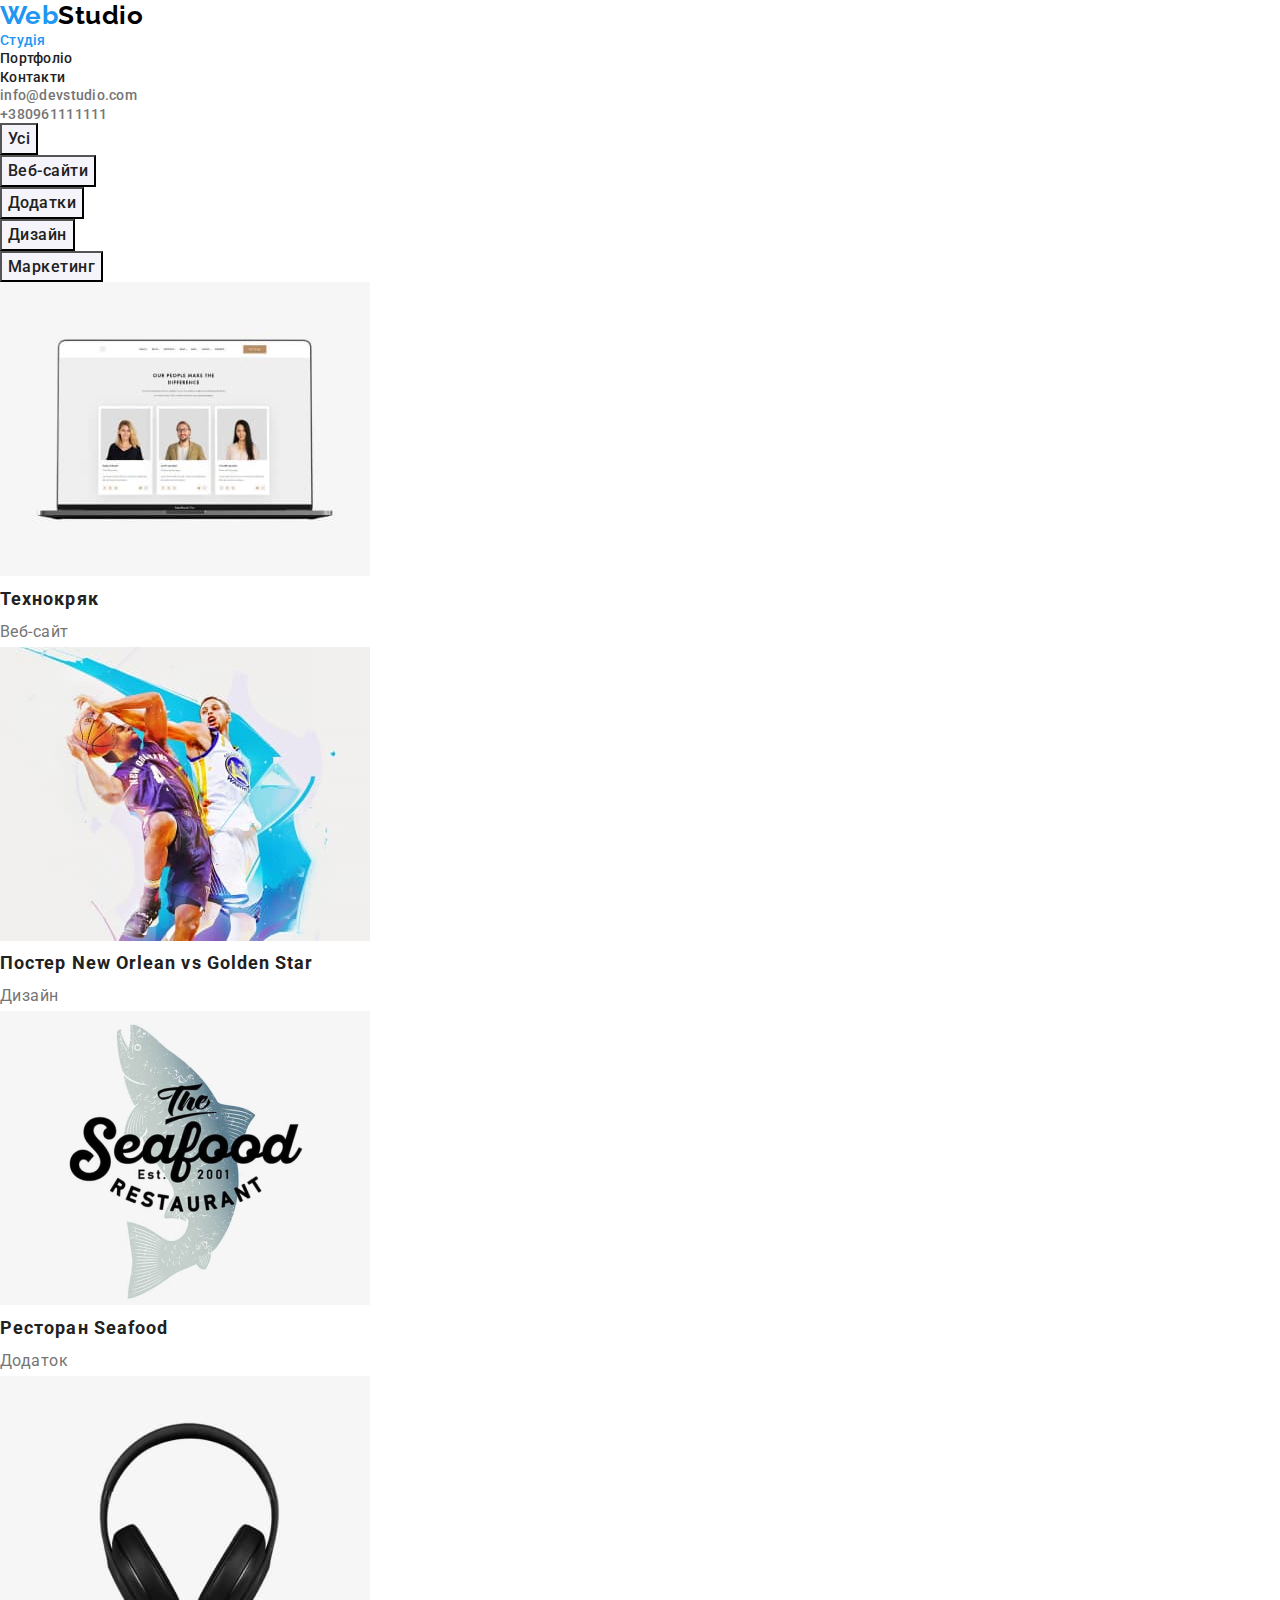
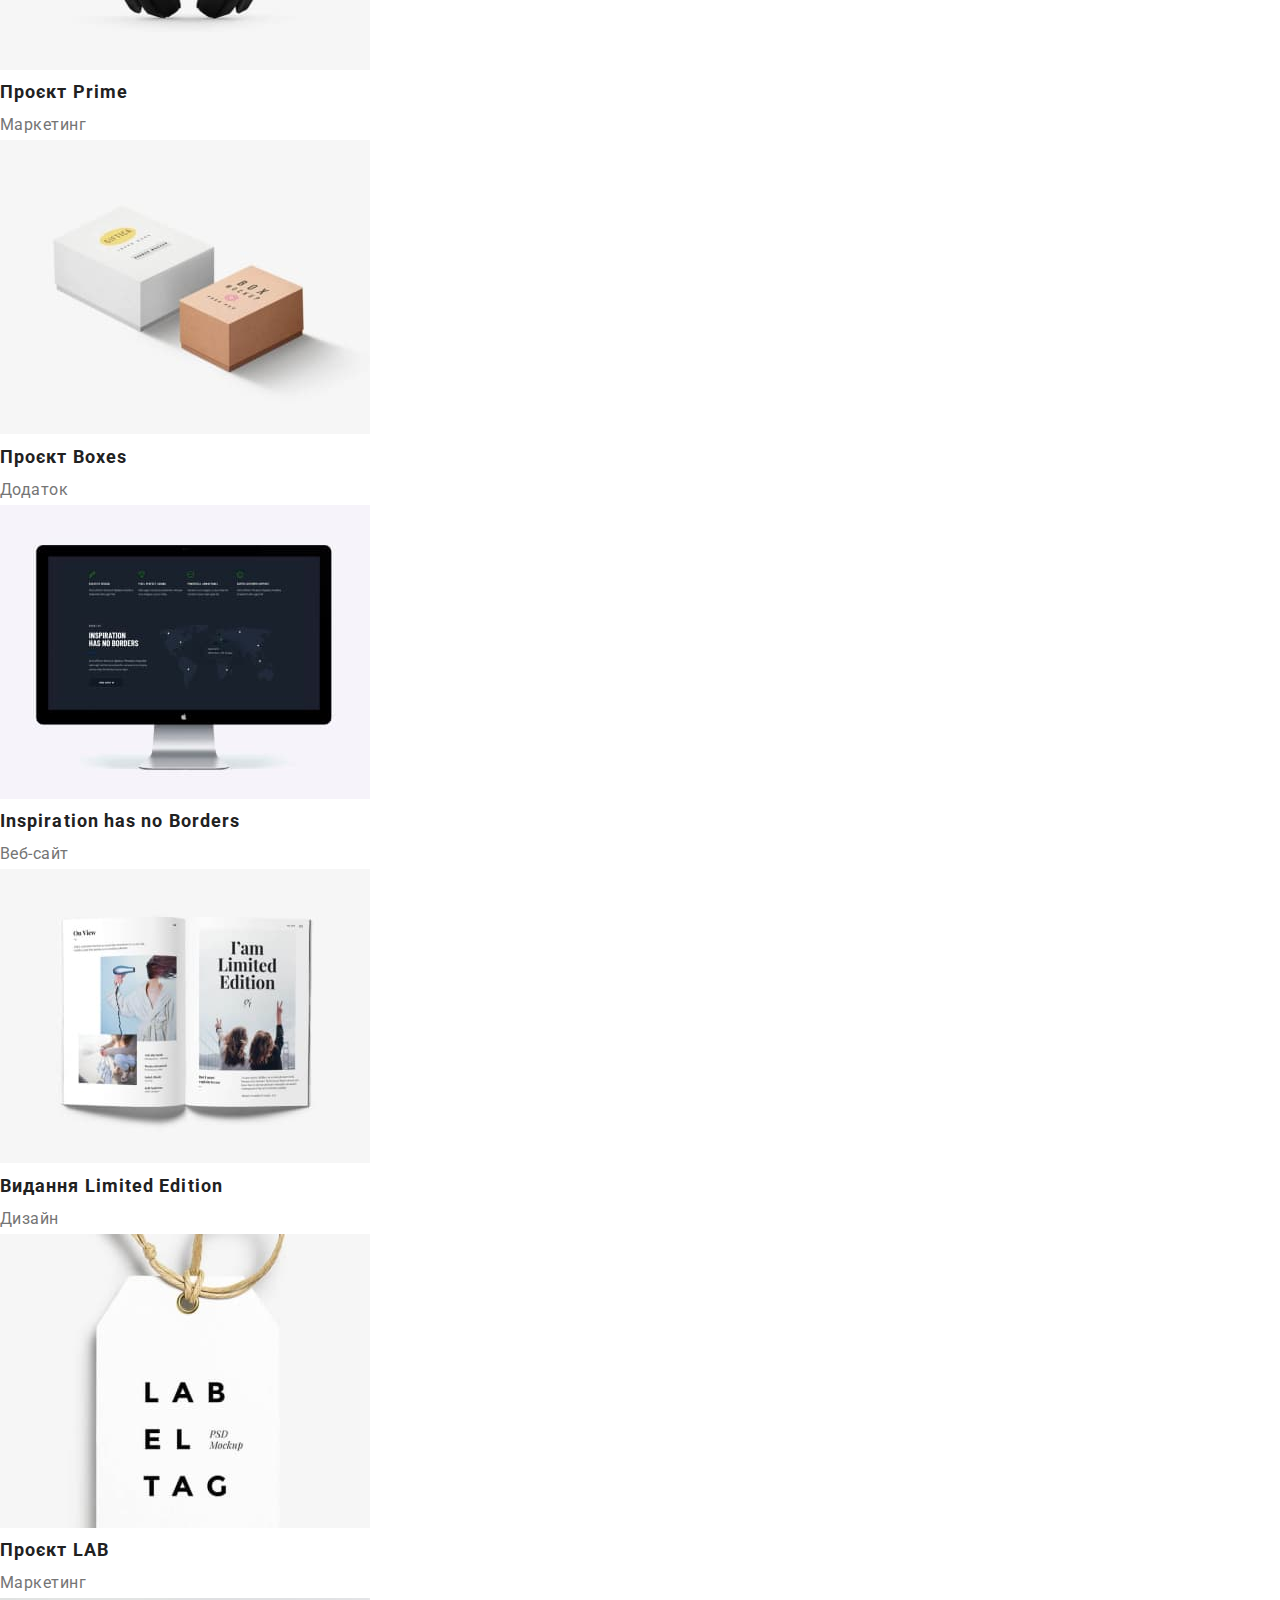
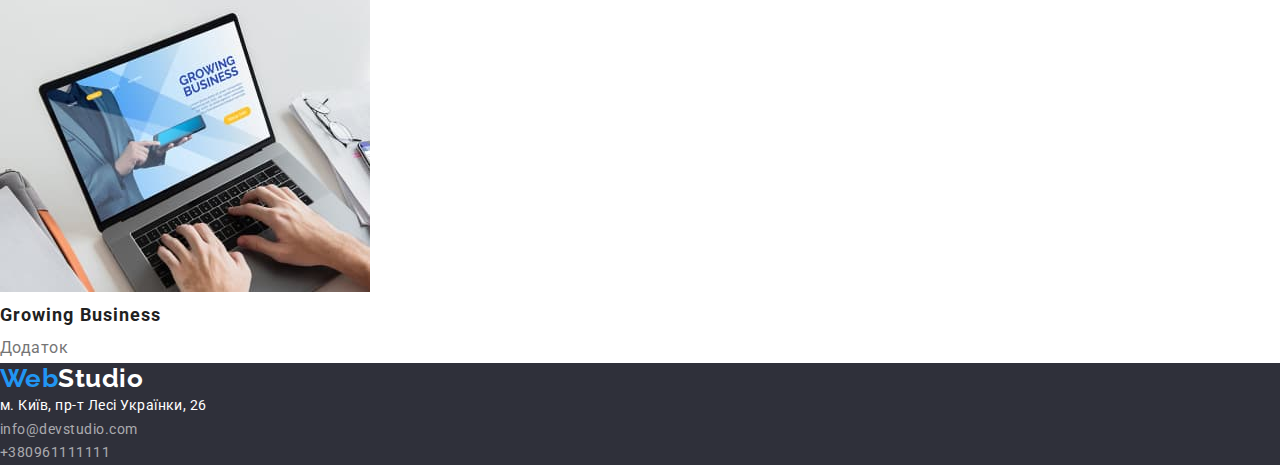
==== portfolio.html @ 8986db64 "внесено зміни" ====
<!DOCTYPE html>
<html lang="uk">
  <head>
    <meta charset="UTF-8" />
    <meta http-equiv="X-UA-Compatible" content="IE=edge" />
    <meta name="viewport" content="width=device-width, initial-scale=1.0" />
    <title>portfolio</title>
    <link
      rel="stylesheet"
      href="https://cdnjs.cloudflare.com/ajax/libs/modern-normalize/1.1.0/modern-normalize.min.css"
    />
    <link rel="preconnect" href="https://fonts.googleapis.com" />
    <link rel="preconnect" href="https://fonts.gstatic.com" crossorigin />
    <link
      href="https://fonts.googleapis.com/css2?family=Raleway:wght@700&family=Roboto:wght@400;500;700;900&display=swap"
      rel="stylesheet"
    />
    <link rel="stylesheet" href="./css/styles.css" />
  </head>
  <body>
    <header>
      <nav>
        <a href="./index.html" class="logo link"><span class="logo-web">Web</span>Studio</a>
        <ul class="list">
          <li><a href="./index.html" class="nav-link link link-current">Студія</a></li>
          <li><a href="./portfolio.html" class="nav-link link">Портфоліо</a></li>
          <li><a href="#" class="nav-link link">Контакти</a></li>
        </ul>
      </nav>
      <ul class="list">
        <li>
          <a href="mailto:info@devstudio.com" class="auth-link link">info@devstudio.com</a>
        </li>
        <li>
          <a href="tel:+380961111111" class="auth-link link">+380961111111</a>
        </li>
      </ul>
    </header>
    <main>
      <section class="portfolio">
        <h1 class="visually-hidden">Портфоліо</h1>
        <ul class="list">
          <li><button type="button" class="button-portfolio">Усі</button></li>
          <li><button type="button" class="button-portfolio">Веб-сайти</button></li>
          <li><button type="button" class="button-portfolio">Додатки</button></li>
          <li><button type="button" class="button-portfolio">Дизайн</button></li>
          <li><button type="button" class="button-portfolio">Маркетинг</button></li>
        </ul>
        <ul class="list">
          <li>
            <a href="#" class="link"
              ><img src="./image/image-portfolio/img1.jpg" alt="ноутбук" width="370" height="294" />
              <h2 class="portfolio-subtitle">Технокряк</h2>
              <p class="portfolio-text">Веб-сайт</p></a
            >
          </li>
          <li>
            <a href="#" class="link"
              ><img
                src="./image/image-portfolio/img2.jpg"
                alt="гра у баскетбол"
                width="370"
                height="294"
              />
              <h2 class="portfolio-subtitle">Постер New Orlean vs Golden Star</h2>
              <p class="portfolio-text">Дизайн</p></a
            >
          </li>
          <li>
            <a href="#" class="link"
              ><img
                src="./image/image-portfolio/img3.jpg"
                alt="логотип ресторану"
                width="370"
                height="294"
              />
              <h2 class="portfolio-subtitle">Ресторан Seafood</h2>
              <p class="portfolio-text">Додаток</p></a
            >
          </li>
          <li>
            <a href="#" class="link"
              ><img
                src="./image/image-portfolio/img4.jpg"
                alt="навушники"
                width="370"
                height="294"
              />
              <h2 class="portfolio-subtitle">Проєкт Prime</h2>
              <p class="portfolio-text">Маркетинг</p></a
            >
          </li>
          <li>
            <a href="#" class="link"
              ><img
                src="./image/image-portfolio/img5.jpg"
                alt="дві коробочки"
                width="370"
                height="294"
              />
              <h2 class="portfolio-subtitle">Проєкт Boxes</h2>
              <p class="portfolio-text">Додаток</p></a
            >
          </li>
          <li>
            <a href="#" class="link"
              ><img src="./image/image-portfolio/img6.jpg" alt="монітор" width="370" height="294" />
              <h2 class="portfolio-subtitle">Inspiration has no Borders</h2>
              <p class="portfolio-text">Веб-сайт</p></a
            >
          </li>
          <li>
            <a href="#" class="link"
              ><img
                src="./image/image-portfolio/img7.jpg"
                alt="розгорнута книга"
                width="370"
                height="294"
              />
              <h2 class="portfolio-subtitle">Видання Limited Edition</h2>
              <p class="portfolio-text">Дизайн</p></a
            >
          </li>
          <li>
            <a href="#" class="link"
              ><img
                src="./image/image-portfolio/img8.jpg"
                alt="етикетка"
                width="370"
                height="294"
              />
              <h2 class="portfolio-subtitle">Проєкт LAB</h2>
              <p class="portfolio-text">Маркетинг</p></a
            >
          </li>
          <li>
            <a href="#" class="link"
              ><img
                src="./image/image-portfolio/img9.jpg"
                alt="відкритий ноутбук"
                width="370"
                height="294"
              />
              <h2 class="portfolio-subtitle">Growing Business</h2>
              <p class="portfolio-text">Додаток</p></a
            >
          </li>
        </ul>
      </section>
    </main>

    <footer class="cellar">
      <a href="./index.html" class="logo logo-cellar link"
        ><span class="logo-web">Web</span>Studio</a
      >
      <address>
        <ul class="list">
          <li>
            <a
              href="https://goo.gl/maps/hQi2LecKAwHkqkRQ6"
              target="_blank"
              rel="noopener noreferrer nofollow"
              class="adress link"
              >м. Київ, пр-т Лесі Українки, 26</a
            >
          </li>

          <li>
            <a href="mailto:info@devstudio.com" class="adress-link link">info@devstudio.com</a>
          </li>
          <li>
            <a href="tel:+380961111111" class="adress-link link">+380961111111</a>
          </li>
        </ul>
      </address>
    </footer>
  </body>
</html>
---- css/styles.css ----
:root {
    --primary-text-color: #212121;
    --secondary-text-color: #757575;
    --accent-text-color: #2196f3;
    --nav-logo-color: #000000;
    --white-text-color: #ffffff;
    --footer-link-color: rgba(255, 255, 255, 0.6);
    --primary-background-color: #ffffff;
    --secondary-background-color: #f5f4fa;
    --footer-background-color: #2f303a;
    --button-primary-background-color: #2196f3;
    --button-secondary-background-color: #f5f4fa;
    --secondary-background-color-hero-button: #188ce8;
  }
  
  body {
    font-family: 'Roboto', sans-serif;
    letter-spacing: 0.03em;
    color: var(--primary-text-color);
    background-color: var(--primary-background-color);
  }
  
  h1,
h2,
h3,
h4,
h5,
h6,
p,
ul {
  padding: 0;
  margin: 0;
}
  .container {
    width: 100%;
    max-width: 1200px;
    margin: 0 auto;
    padding-left: 15px;
    padding-right: 15px;
    outline: 2px solid tomato;
  }

  .link {
    text-decoration: none;
  }
  
  .list {
    list-style: none;
  }
  
  /* button */
  
  .button-hero {
    display: inline-block;
    font-weight: 700;
    font-size: 16px;
    line-height: 1.88;
    letter-spacing: 0.06em;
    font-family: inherit;
    cursor: pointer;
    color: var(--white-text-color);
    background-color: var(--button-primary-background-color);
    padding: 10px 32px;
    border-radius: 4px;
  }
  
  .button-hero:hover,
  .button-hero:focus {
    background-color: var(--secondary-background-color-hero-button);
  }
  
  .button-portfolio {
    font-weight: 500;
    font-size: 16px;
    line-height: 1.62;
    letter-spacing: 0.03em;
    font-family: inherit;
    cursor: pointer;
    color: var(--primary-text-color);
    background-color: var(--button-secondary-background-color);
  }
  
  .button-portfolio:hover,
  .button-portfolio:focus {
    color: var(--white-text-color);
    background-color: var(--button-primary-background-color);
  }
  
  /* Logo */
  
  .logo {
    font-family: 'Raleway', sans-serif;
    font-weight: 700;
    font-size: 26px;
    line-height: 1.19;
    color: var(--nav-logo-color);
  }
  
  .logo-web {
    color: var(--accent-text-color);
  }
  
  .logo-cellar {
    color: var(--white-text-color);
  }
  
  /* Navigation panel */
  
  .nav-link {
    font-weight: 500;
    font-size: 14px;
    line-height: 1.14;
    letter-spacing: 0.02em;
    color: var(--primary-text-color);
  }
  
  .nav-link:hover,
  .nav-link:focus {
    color: var(--accent-text-color);
  }
  
  .link-current {
    color: var(--accent-text-color);
  }
  
  .auth-link {
    font-weight: 500;
    font-size: 14px;
    line-height: 1.14;
    letter-spacing: 0.02em;
    color: var(--secondary-text-color);
  }
  
  .auth-link:hover,
  .auth-link:focus {
    color: var(--accent-text-color);
  }
  
  .hero {
    text-align: center;
    background-color: var(--footer-background-color);
  }
  
  .hero-title {
    font-weight: 900;
    font-size: 44px;
    line-height: 1.36;
    letter-spacing: 0.06em;
    text-transform: uppercase;
    
    color: var(--white-text-color);
    margin-bottom: 30px ;
    margin-top: 0px;
  }
  
  /* Hidden headers */
  
  .visually-hidden {
    position: absolute;
    white-space: nowrap;
    width: 1px;
    height: 1px;
    overflow: hidden;
    border: 0;
    padding: 0;
    clip: rect(0 0 0 0);
    clip-path: inset(50%);
    margin: -1px;
  }
  
  /* Section "Preference" */
  .preference {
    margin-top: 98px;
  }
  
  .preference-subtitle {
    font-weight: 700;
    font-size: 14px;
    line-height: 1.14;
    text-transform: uppercase;
    margin-bottom: 10px;
  }
  
  .preference-text {
    font-size: 14px;
    line-height: 1.71;
    color: var(--secondary-text-color);
  }
  
  /* Section Activity */
  
  .section-title {
    font-weight: 700;
    font-size: 36px;
    line-height: 1.17;
    margin-bottom: 50px;
  }
  
  /* Section Team */
  
  .team {
    background-color: var(--secondary-background-color);
  }
  
  .team-card {
    background-color: var(--primary-background-color);
  }
  
  .team-subtitle {
    font-weight: 500;
    font-size: 16px;
    line-height: 1.19;
  }
  
  .team-text {
    font-size: 16px;
    line-height: 1.19;
    color: var(--secondary-text-color);
  }
  
  /* Portfolio */
  
  .portfolio-subtitle {
    font-weight: 700;
    font-size: 18px;
    line-height: 2;
    letter-spacing: 0.06em;
    color: var(--primary-text-color);
  }
  
  .portfolio-text {
    font-size: 16px;
    line-height: 1.88;
    color: var(--secondary-text-color);
  }
  
  /* Footer */
  
  .cellar {
    background-color: var(--footer-background-color);
  }
  
  .adress {
    font-style: normal;
    font-size: 14px;
    line-height: 1.71;
    color: var(--white-text-color);
  }
  
  .adress-link {
    font-style: normal;
    font-weight: 400;
    font-size: 14px;
    line-height: 1.71;
    color: var(--footer-link-color);
  }
  
  .adress-link:hover,
  .adress-link:focus {
    color: var(--accent-text-color);
  }
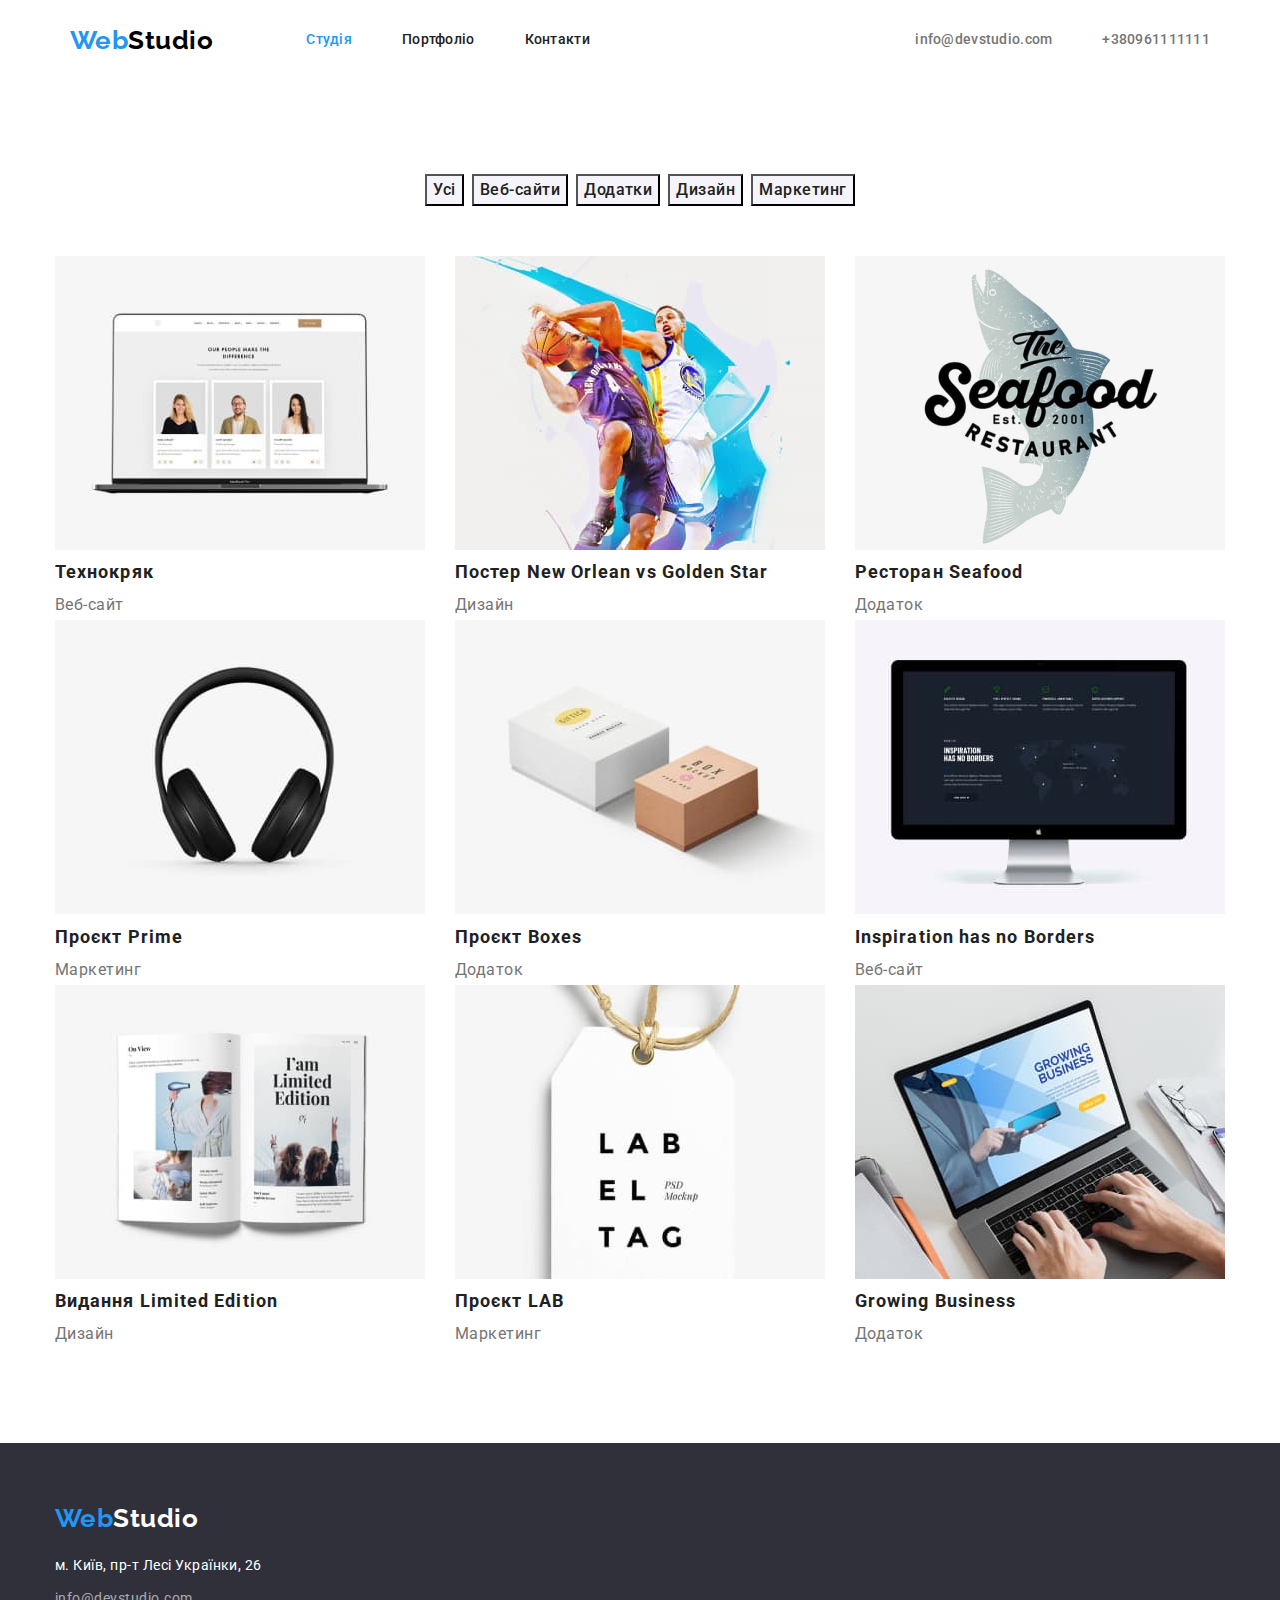
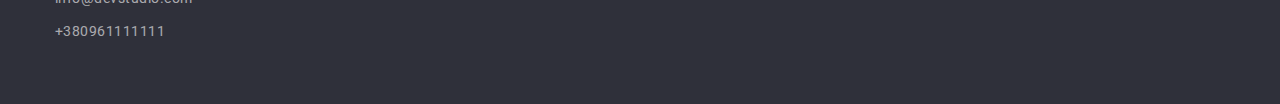
==== commit 0c31ecd7: "внесено зміни" ====
--- a/portfolio.html
+++ b/portfolio.html
@@ -19,42 +19,46 @@
   </head>
   <body>
     <header>
-      <nav>
-        <a href="./index.html" class="logo link"><span class="logo-web">Web</span>Studio</a>
-        <ul class="list">
-          <li><a href="./index.html" class="nav-link link link-current">Студія</a></li>
-          <li><a href="./portfolio.html" class="nav-link link">Портфоліо</a></li>
-          <li><a href="#" class="nav-link link">Контакти</a></li>
+      <div class="container">
+        <nav class="container mail-nav">
+          <a href="./index.html" class="logo link"><span class="logo-web">Web</span>Studio</a>
+          <ul class="site-nav list">
+            <li class="item"><a href="./index.html" class="nav-link link link-current">Студія</a></li>
+            <li class="item"><a href="./portfolio.html" class="nav-link link">Портфоліо</a></li>
+            <li class="item"><a href="#" class="nav-link link">Контакти</a></li>
+          </ul>
+        <ul class="auth-link list">
+          <li class="item">
+            <a href="mailto:info@devstudio.com" class="auth-link link">info@devstudio.com</a>
+          </li>
+          <li class="item">
+            <a href="tel:+380961111111" class="auth-link link">+380961111111</a>
+          </li>
         </ul>
       </nav>
-      <ul class="list">
-        <li>
-          <a href="mailto:info@devstudio.com" class="auth-link link">info@devstudio.com</a>
-        </li>
-        <li>
-          <a href="tel:+380961111111" class="auth-link link">+380961111111</a>
-        </li>
-      </ul>
+    </div>
     </header>
     <main>
+      <div class="container"></div>
       <section class="portfolio">
         <h1 class="visually-hidden">Портфоліо</h1>
-        <ul class="list">
-          <li><button type="button" class="button-portfolio">Усі</button></li>
-          <li><button type="button" class="button-portfolio">Веб-сайти</button></li>
-          <li><button type="button" class="button-portfolio">Додатки</button></li>
-          <li><button type="button" class="button-portfolio">Дизайн</button></li>
-          <li><button type="button" class="button-portfolio">Маркетинг</button></li>
-        </ul>
-        <ul class="list">
-          <li>
+        <ul class="list filtr-list">
+          <li class="item"><button type="button" class="button-portfolio">Усі</button></li>
+          <li class="item"><button type="button" class="button-portfolio">Веб-сайти</button></li>
+          <li class="item"><button type="button" class="button-portfolio">Додатки</button></li>
+          <li class="item"><button type="button" class="button-portfolio">Дизайн</button></li>
+          <li class="item"><button type="button" class="button-portfolio">Маркетинг</button></li>
+        </ul></div>
+        <div class="container">
+        <ul class="list-portfolio">
+          <li class="container-element">
             <a href="#" class="link"
               ><img src="./image/image-portfolio/img1.jpg" alt="ноутбук" width="370" height="294" />
               <h2 class="portfolio-subtitle">Технокряк</h2>
               <p class="portfolio-text">Веб-сайт</p></a
             >
           </li>
-          <li>
+          <li class="container-element">
             <a href="#" class="link"
               ><img
                 src="./image/image-portfolio/img2.jpg"
@@ -66,7 +70,7 @@
               <p class="portfolio-text">Дизайн</p></a
             >
           </li>
-          <li>
+          <li class="container-element">
             <a href="#" class="link"
               ><img
                 src="./image/image-portfolio/img3.jpg"
@@ -78,7 +82,7 @@
               <p class="portfolio-text">Додаток</p></a
             >
           </li>
-          <li>
+          <li class="container-element">
             <a href="#" class="link"
               ><img
                 src="./image/image-portfolio/img4.jpg"
@@ -90,7 +94,7 @@
               <p class="portfolio-text">Маркетинг</p></a
             >
           </li>
-          <li>
+          <li class="container-element">
             <a href="#" class="link"
               ><img
                 src="./image/image-portfolio/img5.jpg"
@@ -102,14 +106,14 @@
               <p class="portfolio-text">Додаток</p></a
             >
           </li>
-          <li>
+          <li class="container-element">
             <a href="#" class="link"
               ><img src="./image/image-portfolio/img6.jpg" alt="монітор" width="370" height="294" />
               <h2 class="portfolio-subtitle">Inspiration has no Borders</h2>
               <p class="portfolio-text">Веб-сайт</p></a
             >
           </li>
-          <li>
+          <li class="container-element">
             <a href="#" class="link"
               ><img
                 src="./image/image-portfolio/img7.jpg"
@@ -121,7 +125,7 @@
               <p class="portfolio-text">Дизайн</p></a
             >
           </li>
-          <li>
+          <li class="container-element">
             <a href="#" class="link"
               ><img
                 src="./image/image-portfolio/img8.jpg"
@@ -133,7 +137,7 @@
               <p class="portfolio-text">Маркетинг</p></a
             >
           </li>
-          <li>
+          <li class="container-element">
             <a href="#" class="link"
               ><img
                 src="./image/image-portfolio/img9.jpg"
@@ -145,34 +149,36 @@
               <p class="portfolio-text">Додаток</p></a
             >
           </li>
-        </ul>
+        </ul></div>
       </section>
     </main>
 
     <footer class="cellar">
-      <a href="./index.html" class="logo logo-cellar link"
-        ><span class="logo-web">Web</span>Studio</a
-      >
-      <address>
-        <ul class="list">
-          <li>
-            <a
-              href="https://goo.gl/maps/hQi2LecKAwHkqkRQ6"
-              target="_blank"
-              rel="noopener noreferrer nofollow"
-              class="adress link"
-              >м. Київ, пр-т Лесі Українки, 26</a
-            >
-          </li>
+      <div class="container cellar-container">
+        <a href="./index.html" class="logo logo-cellar link"
+          ><span class="logo-web">Web</span>Studio</a
+        >
+        <address>
+          <ul class="list-cellar">
+            <li>
+              <a
+                href="https://goo.gl/maps/hQi2LecKAwHkqkRQ6"
+                target="_blank"
+                rel="noopener noreferrer nofollow"
+                class="adress link"
+                >м. Київ, пр-т Лесі Українки, 26</a
+              >
+            </li>
 
-          <li>
-            <a href="mailto:info@devstudio.com" class="adress-link link">info@devstudio.com</a>
-          </li>
-          <li>
-            <a href="tel:+380961111111" class="adress-link link">+380961111111</a>
-          </li>
-        </ul>
-      </address>
+            <li>
+              <a href="mailto:info@devstudio.com" class="adress-link link">info@devstudio.com</a>
+            </li>
+            <li>
+              <a href="tel:+380961111111" class="adress-link link">+380961111111</a>
+            </li>
+          </ul>
+        </address>
+      </div>
     </footer>
   </body>
 </html>
--- a/css/styles.css
+++ b/css/styles.css
@@ -37,17 +37,51 @@
     margin: 0 auto;
     padding-left: 15px;
     padding-right: 15px;
-    outline: 2px solid tomato;
+    
   }
 
   .link {
     text-decoration: none;
   }
-  
+
+  .mail-nav {
+    display: flex;
+    align-items: center;
+  }
+
+
+  .site-nav .list {
+  }
+
+  /* Наші переваги */
   .list {
     list-style: none;
-  }
-  
+    display: flex;
+  }
+
+
+  .site-nav {display: flex;
+    list-style: none;
+    margin-left: 93px;
+  }
+
+
+.site-nav .link {
+display: block;
+padding-top: 32px;
+padding-bottom: 32px;
+}
+
+  
+  .site-nav .item + .item{
+    margin-left: 50px;
+  }
+
+  .auth-link {display: flex;
+  margin-left: auto;}
+
+  .auth-link .item + .item { margin-left: 50px;}
+
   /* button */
   
   .button-hero {
@@ -105,8 +139,10 @@
   }
   
   /* Navigation panel */
+
   
   .nav-link {
+    
     font-weight: 500;
     font-size: 14px;
     line-height: 1.14;
@@ -137,20 +173,28 @@
   }
   
   .hero {
+   
+    height: 600px; 
     text-align: center;
     background-color: var(--footer-background-color);
   }
   
+  .hero-container { padding-top: 200px;
+  padding-bottom: 200px;}
   .hero-title {
+    
+    width: 696px;
     font-weight: 900;
     font-size: 44px;
     line-height: 1.36;
     letter-spacing: 0.06em;
     text-transform: uppercase;
+    text-align: center;
     
     color: var(--white-text-color);
     margin-bottom: 30px ;
     margin-top: 0px;
+    
   }
   
   /* Hidden headers */
@@ -170,9 +214,17 @@
   
   /* Section "Preference" */
   .preference {
-    margin-top: 98px;
-  }
-  
+    margin-top: 94px;
+  }
+  /* чим ми займаємося */
+
+  .section-imeg {
+    margin-right: 30px;
+  }
+
+  .section-imeg:nth-child(3) {margin-right: 0;}
+
+
   .preference-subtitle {
     font-weight: 700;
     font-size: 14px;
@@ -194,6 +246,8 @@
     font-size: 36px;
     line-height: 1.17;
     margin-bottom: 50px;
+    padding-top: 108px;
+    text-align: center;
   }
   
   /* Section Team */
@@ -202,24 +256,71 @@
     background-color: var(--secondary-background-color);
   }
   
+  .team-container {
+    /* padding-top: 94px; */
+    padding-bottom: 94px;
+    margin-top: 80px;
+  }
   .team-card {
     background-color: var(--primary-background-color);
-  }
-  
+      margin-right: 30px;}
+  
+  .team-card:nth-child(4) {margin-right: 0;}
+  
+  
+  .list-team {
+    padding-bottom: 94px;
+    list-style: none;
+  }
   .team-subtitle {
     font-weight: 500;
     font-size: 16px;
     line-height: 1.19;
+    margin-top: 30px;
+    margin-bottom: 10px;
+    text-align: center;
   }
   
   .team-text {
     font-size: 16px;
     line-height: 1.19;
     color: var(--secondary-text-color);
+    margin-bottom: 30px;
+    text-align: center;
   }
   
   /* Portfolio */
-  
+.filtr-list {
+  display: flex;
+    justify-content: center;
+    margin-top: 94px;
+    margin-bottom: 50px;
+}
+
+  .filtr-list .item:not(:last-child) {
+    margin-right: 8px;
+  }
+ 
+
+  .portfolio {
+    margin-bottom: 94px;
+  }
+
+  .list-portfolio {
+    display: flex;
+    flex-wrap: wrap;
+    list-style: none;
+    margin-bottom: 94px;
+  }
+
+  .container-element {
+    margin-right: 30px;
+    
+  }
+  .container-element:nth-child(3n) { margin-right: 0;} 
+
+   .container-element:nth-last-child(-n+3) {margin-bottom: 0;}
+
   .portfolio-subtitle {
     font-weight: 700;
     font-size: 18px;
@@ -240,19 +341,32 @@
     background-color: var(--footer-background-color);
   }
   
+  
+  /* .cellar {padding-top: 60px;
+  } */
+
+  .cellar-container {
+    padding-top: 60px;
+    padding-bottom: 60px;
+  }
   .adress {
     font-style: normal;
     font-size: 14px;
     line-height: 1.71;
     color: var(--white-text-color);
   }
-  
+  .list-cellar {
+    list-style: none; 
+    margin-top: 20px;
+  }
   .adress-link {
+    display: block;
     font-style: normal;
     font-weight: 400;
     font-size: 14px;
     line-height: 1.71;
     color: var(--footer-link-color);
+    margin-top: 9px;
   }
   
   .adress-link:hover,
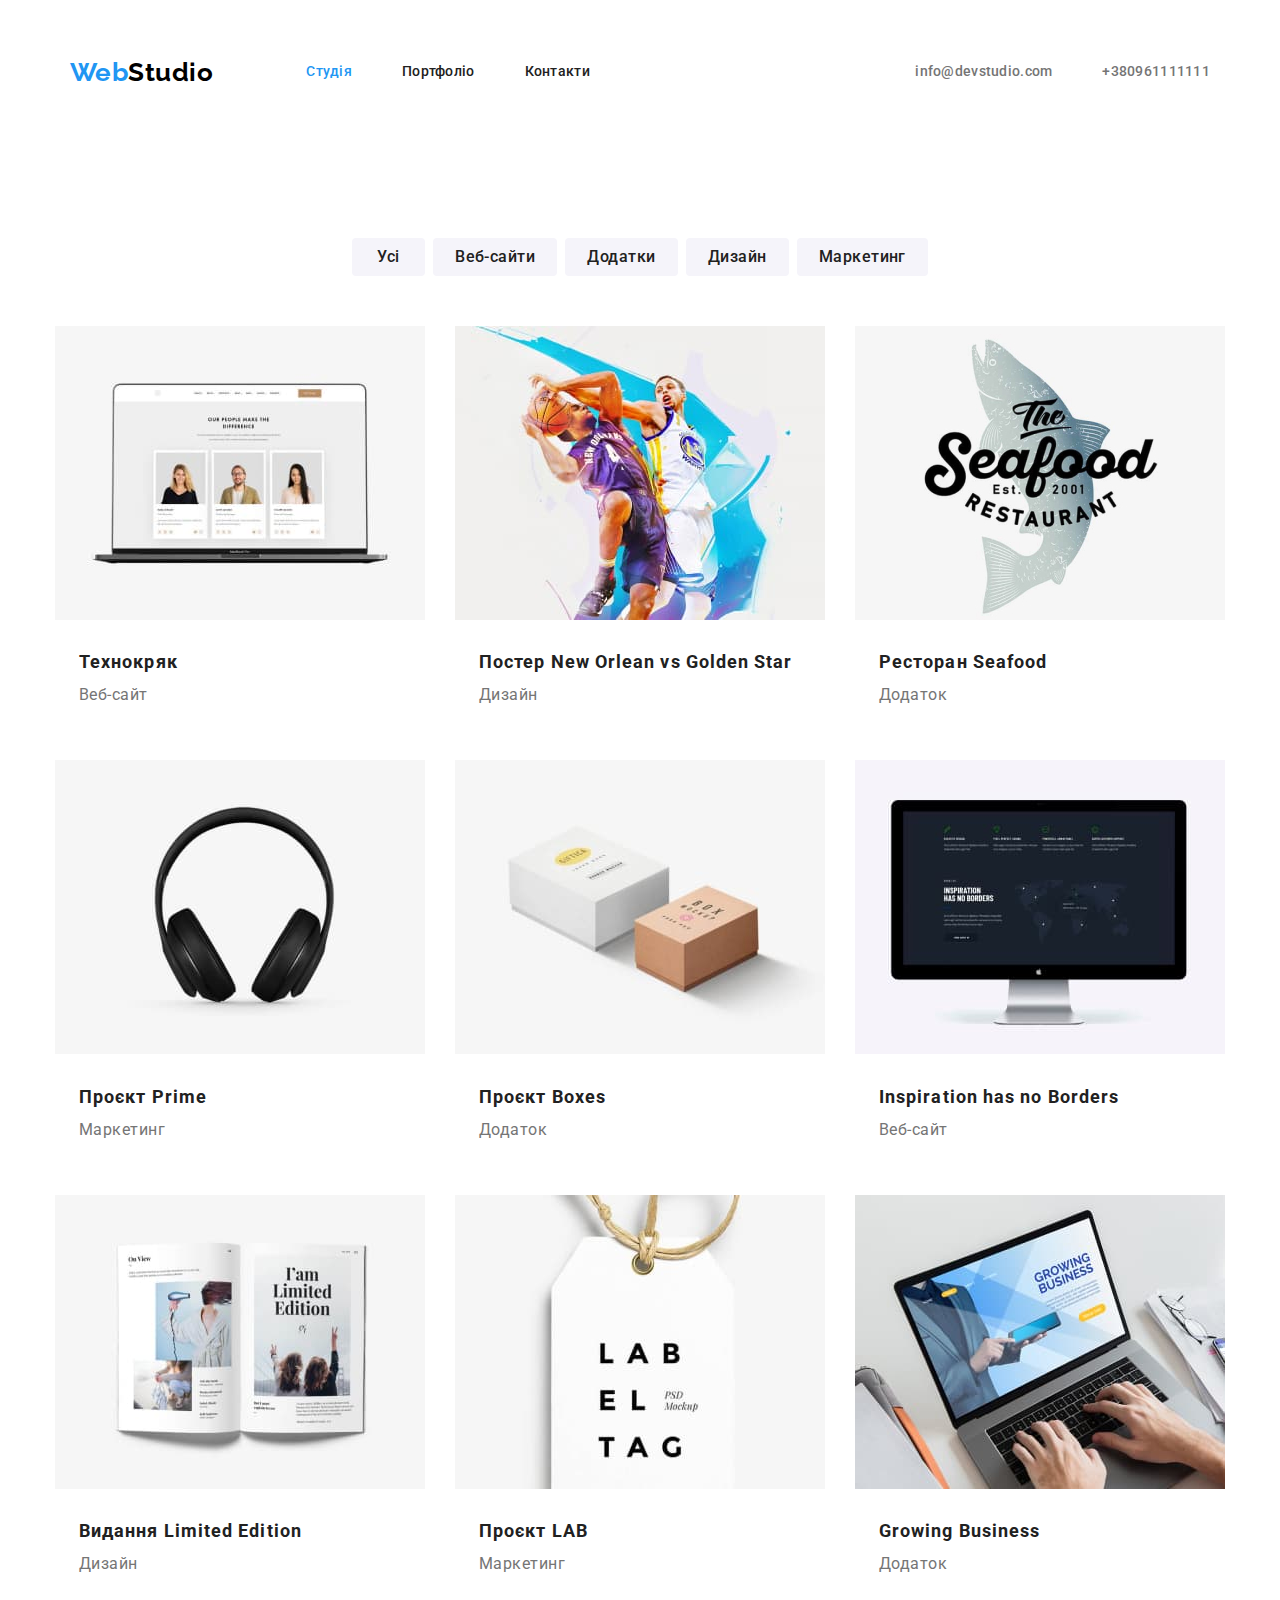
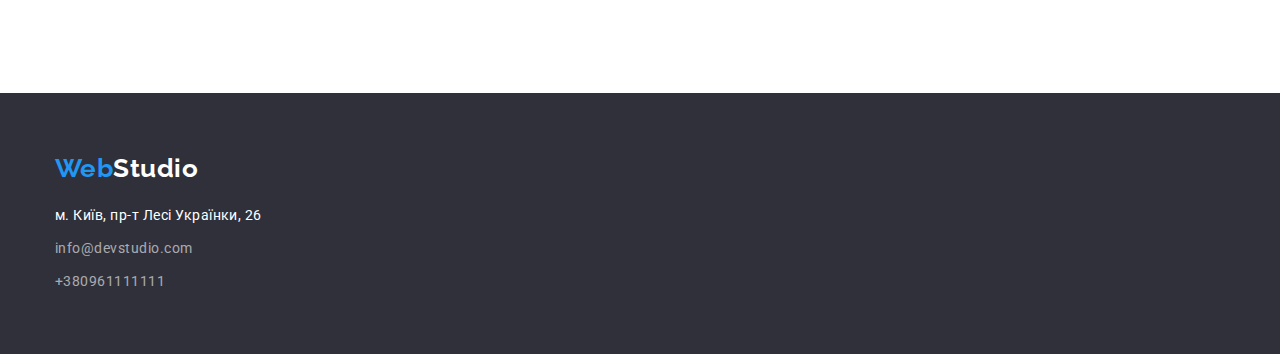
==== commit 82579bf8: "внесено зміни" ====
--- a/portfolio.html
+++ b/portfolio.html
@@ -23,133 +23,155 @@
         <nav class="container mail-nav">
           <a href="./index.html" class="logo link"><span class="logo-web">Web</span>Studio</a>
           <ul class="site-nav list">
-            <li class="item"><a href="./index.html" class="nav-link link link-current">Студія</a></li>
+            <li class="item">
+              <a href="./index.html" class="nav-link link link-current">Студія</a>
+            </li>
             <li class="item"><a href="./portfolio.html" class="nav-link link">Портфоліо</a></li>
             <li class="item"><a href="#" class="nav-link link">Контакти</a></li>
           </ul>
-        <ul class="auth-link list">
-          <li class="item">
-            <a href="mailto:info@devstudio.com" class="auth-link link">info@devstudio.com</a>
-          </li>
-          <li class="item">
-            <a href="tel:+380961111111" class="auth-link link">+380961111111</a>
-          </li>
-        </ul>
-      </nav>
-    </div>
+          <ul class="auth-link list">
+            <li class="item">
+              <a href="mailto:info@devstudio.com" class="auth-link link">info@devstudio.com</a>
+            </li>
+            <li class="item">
+              <a href="tel:+380961111111" class="auth-link link">+380961111111</a>
+            </li>
+          </ul>
+        </nav>
+      </div>
     </header>
     <main>
-      <div class="container"></div>
       <section class="portfolio">
-        <h1 class="visually-hidden">Портфоліо</h1>
-        <ul class="list filtr-list">
-          <li class="item"><button type="button" class="button-portfolio">Усі</button></li>
-          <li class="item"><button type="button" class="button-portfolio">Веб-сайти</button></li>
-          <li class="item"><button type="button" class="button-portfolio">Додатки</button></li>
-          <li class="item"><button type="button" class="button-portfolio">Дизайн</button></li>
-          <li class="item"><button type="button" class="button-portfolio">Маркетинг</button></li>
-        </ul></div>
         <div class="container">
-        <ul class="list-portfolio">
-          <li class="container-element">
-            <a href="#" class="link"
-              ><img src="./image/image-portfolio/img1.jpg" alt="ноутбук" width="370" height="294" />
-              <h2 class="portfolio-subtitle">Технокряк</h2>
-              <p class="portfolio-text">Веб-сайт</p></a
-            >
-          </li>
-          <li class="container-element">
-            <a href="#" class="link"
-              ><img
-                src="./image/image-portfolio/img2.jpg"
-                alt="гра у баскетбол"
-                width="370"
-                height="294"
-              />
-              <h2 class="portfolio-subtitle">Постер New Orlean vs Golden Star</h2>
-              <p class="portfolio-text">Дизайн</p></a
-            >
-          </li>
-          <li class="container-element">
-            <a href="#" class="link"
-              ><img
-                src="./image/image-portfolio/img3.jpg"
-                alt="логотип ресторану"
-                width="370"
-                height="294"
-              />
-              <h2 class="portfolio-subtitle">Ресторан Seafood</h2>
-              <p class="portfolio-text">Додаток</p></a
-            >
-          </li>
-          <li class="container-element">
-            <a href="#" class="link"
-              ><img
-                src="./image/image-portfolio/img4.jpg"
-                alt="навушники"
-                width="370"
-                height="294"
-              />
-              <h2 class="portfolio-subtitle">Проєкт Prime</h2>
-              <p class="portfolio-text">Маркетинг</p></a
-            >
-          </li>
-          <li class="container-element">
-            <a href="#" class="link"
-              ><img
-                src="./image/image-portfolio/img5.jpg"
-                alt="дві коробочки"
-                width="370"
-                height="294"
-              />
-              <h2 class="portfolio-subtitle">Проєкт Boxes</h2>
-              <p class="portfolio-text">Додаток</p></a
-            >
-          </li>
-          <li class="container-element">
-            <a href="#" class="link"
-              ><img src="./image/image-portfolio/img6.jpg" alt="монітор" width="370" height="294" />
-              <h2 class="portfolio-subtitle">Inspiration has no Borders</h2>
-              <p class="portfolio-text">Веб-сайт</p></a
-            >
-          </li>
-          <li class="container-element">
-            <a href="#" class="link"
-              ><img
-                src="./image/image-portfolio/img7.jpg"
-                alt="розгорнута книга"
-                width="370"
-                height="294"
-              />
-              <h2 class="portfolio-subtitle">Видання Limited Edition</h2>
-              <p class="portfolio-text">Дизайн</p></a
-            >
-          </li>
-          <li class="container-element">
-            <a href="#" class="link"
-              ><img
-                src="./image/image-portfolio/img8.jpg"
-                alt="етикетка"
-                width="370"
-                height="294"
-              />
-              <h2 class="portfolio-subtitle">Проєкт LAB</h2>
-              <p class="portfolio-text">Маркетинг</p></a
-            >
-          </li>
-          <li class="container-element">
-            <a href="#" class="link"
-              ><img
-                src="./image/image-portfolio/img9.jpg"
-                alt="відкритий ноутбук"
-                width="370"
-                height="294"
-              />
-              <h2 class="portfolio-subtitle">Growing Business</h2>
-              <p class="portfolio-text">Додаток</p></a
-            >
-          </li>
-        </ul></div>
+          <h1 class="visually-hidden">Портфоліо</h1>
+          <ul class="list filtr-list">
+            <li class="item"><button type="button" class="button-portfolio">Усі</button></li>
+            <li class="item"><button type="button" class="button-portfolio">Веб-сайти</button></li>
+            <li class="item"><button type="button" class="button-portfolio">Додатки</button></li>
+            <li class="item"><button type="button" class="button-portfolio">Дизайн</button></li>
+            <li class="item"><button type="button" class="button-portfolio">Маркетинг</button></li>
+          </ul>
+
+          <ul class="list-portfolio">
+            <li class="container-element">
+              <a href="#" class="link"
+                ><img
+                  src="./image/image-portfolio/img1.jpg"
+                  alt="ноутбук"
+                  width="370"
+                  height="294"
+                />
+<div class="imeg-tehno"><h2 class="portfolio-subtitle">Технокряк</h2>
+  <p class="portfolio-text">Веб-сайт</p></a
+></div>
+                
+            </li>
+            <li class="container-element">
+              <a href="#" class="link"
+                ><img
+                  src="./image/image-portfolio/img2.jpg"
+                  alt="гра у баскетбол"
+                  width="370"
+                  height="294"
+                />
+<div class="imeg-tehno"> <h2 class="portfolio-subtitle">Постер New Orlean vs Golden Star</h2>
+  <p class="portfolio-text">Дизайн</p></a
+></div>
+               
+            </li>
+            <li class="container-element">
+              <a href="#" class="link"
+                ><img
+                  src="./image/image-portfolio/img3.jpg"
+                  alt="логотип ресторану"
+                  width="370"
+                  height="294"
+                />
+<div class="imeg-tehno"><h2 class="portfolio-subtitle">Ресторан Seafood</h2>
+  <p class="portfolio-text">Додаток</p></a
+></div>
+                
+            </li>
+            <li class="container-element">
+              <a href="#" class="link"
+                ><img
+                  src="./image/image-portfolio/img4.jpg"
+                  alt="навушники"
+                  width="370"
+                  height="294"
+                />
+<div class="imeg-tehno"><h2 class="portfolio-subtitle">Проєкт Prime</h2>
+  <p class="portfolio-text">Маркетинг</p></a
+></div>
+                
+            </li>
+            <li class="container-element">
+              <a href="#" class="link"
+                ><img
+                  src="./image/image-portfolio/img5.jpg"
+                  alt="дві коробочки"
+                  width="370"
+                  height="294"
+                />
+<div class="imeg-tehno"><h2 class="portfolio-subtitle">Проєкт Boxes</h2>
+  <p class="portfolio-text">Додаток</p></a
+></div>
+                
+            </li>
+            <li class="container-element">
+              <a href="#" class="link"
+                ><img
+                  src="./image/image-portfolio/img6.jpg"
+                  alt="монітор"
+                  width="370"
+                  height="294"
+                />
+<div class="imeg-tehno"><h2 class="portfolio-subtitle">Inspiration has no Borders</h2>
+  <p class="portfolio-text">Веб-сайт</p></a
+></div>
+                
+            </li>
+            <li class="container-element">
+              <a href="#" class="link"
+                ><img
+                  src="./image/image-portfolio/img7.jpg"
+                  alt="розгорнута книга"
+                  width="370"
+                  height="294"
+                />
+<div class="imeg-tehno"><h2 class="portfolio-subtitle">Видання Limited Edition</h2>
+  <p class="portfolio-text">Дизайн</p></a
+></div>
+                
+            </li>
+            <li class="container-element">
+              <a href="#" class="link"
+                ><img
+                  src="./image/image-portfolio/img8.jpg"
+                  alt="етикетка"
+                  width="370"
+                  height="294"
+                />
+<div class="imeg-tehno"> <h2 class="portfolio-subtitle">Проєкт LAB</h2>
+  <p class="portfolio-text">Маркетинг</p></a
+></div>
+               
+            </li>
+            <li class="container-element">
+              <a href="#" class="link"
+                ><img
+                  src="./image/image-portfolio/img9.jpg"
+                  alt="відкритий ноутбук"
+                  width="370"
+                  height="294"
+                />
+<div class="imeg-tehno"><h2 class="portfolio-subtitle">Growing Business</h2>
+  <p class="portfolio-text">Додаток</p></a
+></div>
+                
+            </li>
+          </ul>
+        </div>
       </section>
     </main>
 
--- a/css/styles.css
+++ b/css/styles.css
@@ -37,9 +37,10 @@
     margin: 0 auto;
     padding-left: 15px;
     padding-right: 15px;
-    
-  }
-
+  }
+
+  .section {padding-top: 94px;
+  padding-bottom: 94px;}
   .link {
     text-decoration: none;
   }
@@ -50,8 +51,7 @@
   }
 
 
-  .site-nav .list {
-  }
+ 
 
   /* Наші переваги */
   .list {
@@ -78,7 +78,9 @@
   }
 
   .auth-link {display: flex;
-  margin-left: auto;}
+  margin-left: auto;
+padding-top: 32px;
+padding-bottom: 32px;}
 
   .auth-link .item + .item { margin-left: 50px;}
 
@@ -96,6 +98,7 @@
     background-color: var(--button-primary-background-color);
     padding: 10px 32px;
     border-radius: 4px;
+    border: none
   }
   
   .button-hero:hover,
@@ -104,6 +107,17 @@
   }
   
   .button-portfolio {
+    display: inline-block;
+    border: 0px solid transparent;
+    padding-top: 6px;
+    padding-bottom: 6px;
+    padding-left: 22px;
+    padding-right: 22px;
+    border-radius: 4px;
+    min-width: 73px;
+    text-align: center;
+
+
     font-weight: 500;
     font-size: 16px;
     line-height: 1.62;
@@ -128,6 +142,8 @@
     font-size: 26px;
     line-height: 1.19;
     color: var(--nav-logo-color);
+    padding-top: 32px;
+    padding-bottom: 32px;
   }
   
   .logo-web {
@@ -179,8 +195,9 @@
     background-color: var(--footer-background-color);
   }
   
-  .hero-container { padding-top: 200px;
-  padding-bottom: 200px;}
+  .hero-container { padding-top: 94px;}
+
+
   .hero-title {
     
     width: 696px;
@@ -192,8 +209,8 @@
     text-align: center;
     
     color: var(--white-text-color);
-    margin-bottom: 30px ;
-    margin-top: 0px;
+    
+    margin: 0 auto 30px auto;
     
   }
   
@@ -213,10 +230,12 @@
   }
   
   /* Section "Preference" */
-  .preference {
-    margin-top: 94px;
-  }
+  
   /* чим ми займаємося */
+.preferance-li{
+  margin-right: 30px;
+}
+.preferance-li:nth-child(4) {margin-right: 0;}
 
   .section-imeg {
     margin-right: 30px;
@@ -246,7 +265,7 @@
     font-size: 36px;
     line-height: 1.17;
     margin-bottom: 50px;
-    padding-top: 108px;
+    
     text-align: center;
   }
   
@@ -256,16 +275,20 @@
     background-color: var(--secondary-background-color);
   }
   
-  .team-container {
-    /* padding-top: 94px; */
-    padding-bottom: 94px;
-    margin-top: 80px;
-  }
+ 
   .team-card {
+    
     background-color: var(--primary-background-color);
       margin-right: 30px;}
   
   .team-card:nth-child(4) {margin-right: 0;}
+
+  .imeg-card-team {
+    display: block;
+    max-width: 100%;
+    height: auto;
+
+  }
   
   
   .list-team {
@@ -273,6 +296,7 @@
     list-style: none;
   }
   .team-subtitle {
+    display: block;
     font-weight: 500;
     font-size: 16px;
     line-height: 1.19;
@@ -304,6 +328,7 @@
 
   .portfolio {
     margin-bottom: 94px;
+    
   }
 
   .list-portfolio {
@@ -315,6 +340,7 @@
 
   .container-element {
     margin-right: 30px;
+    margin-bottom: 30px;
     
   }
   .container-element:nth-child(3n) { margin-right: 0;} 
@@ -328,27 +354,28 @@
     letter-spacing: 0.06em;
     color: var(--primary-text-color);
   }
-  
+  .imeg-tehno {padding: 20px 24px}
   .portfolio-text {
     font-size: 16px;
     line-height: 1.88;
     color: var(--secondary-text-color);
+    
+   
   }
   
   /* Footer */
   
   .cellar {
     background-color: var(--footer-background-color);
+    padding-top: 60px;
+    padding-bottom: 60px;
   }
   
   
   /* .cellar {padding-top: 60px;
   } */
 
-  .cellar-container {
-    padding-top: 60px;
-    padding-bottom: 60px;
-  }
+  
   .adress {
     font-style: normal;
     font-size: 14px;
